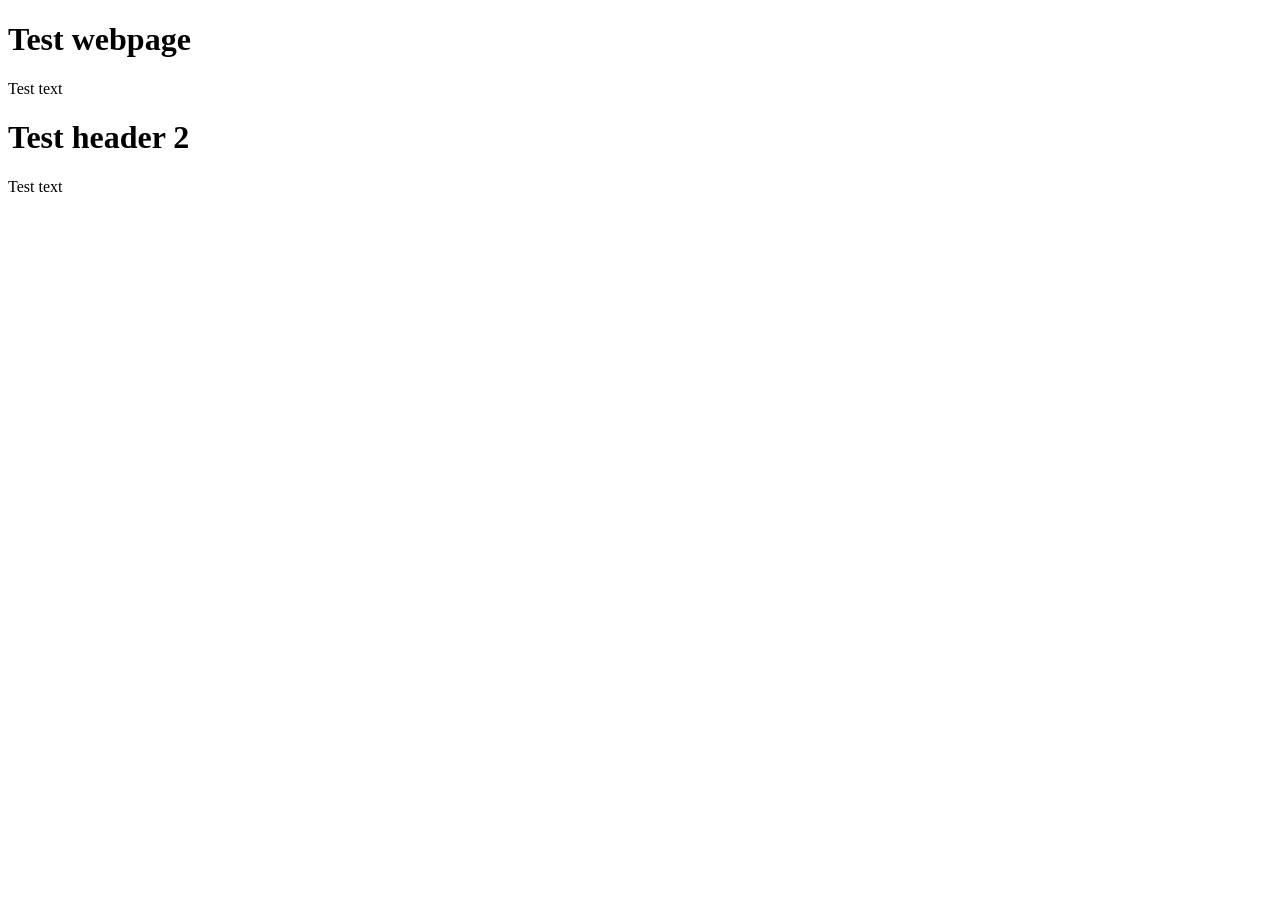
==== index.html @ 42294e15 "Add Font family" ====
<!DOCTYPE html>
<html>
  <head>
    <meta charset="utf-8">
    <title>Project: Test webpage</title>
    
  <!-- Google Fonts: Lato -->
  <link href="https://fonts.googleapis.com/css2?family=Lato:wght@300;400;700&display=swap" rel="stylesheet">

  <!-- Your CSS file -->
  <link rel="stylesheet" href="styles.css">
    
  </head>
  <body>
    <h1>Test webpage</h1>
    <p>Test text</p>
    <h1>Test header 2</h1>
    <p>Test text</p>
  </body>
</html>
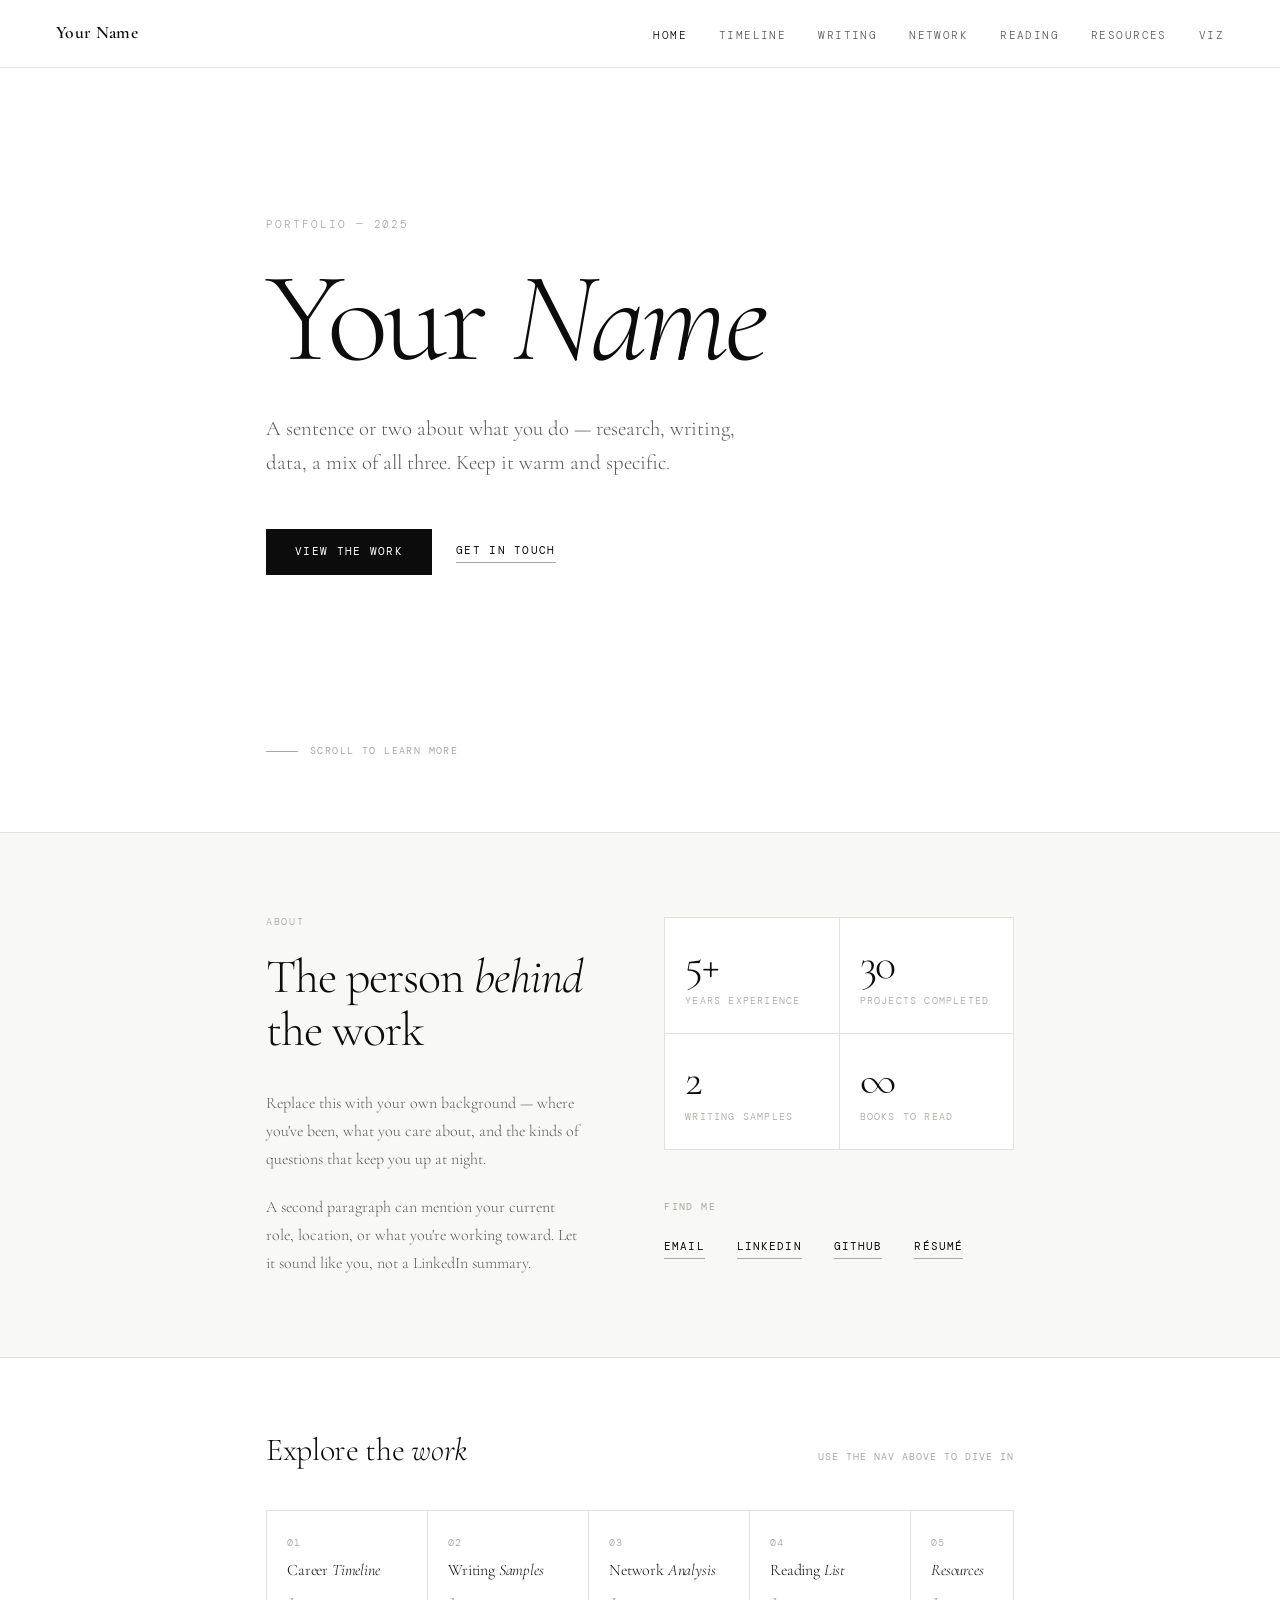
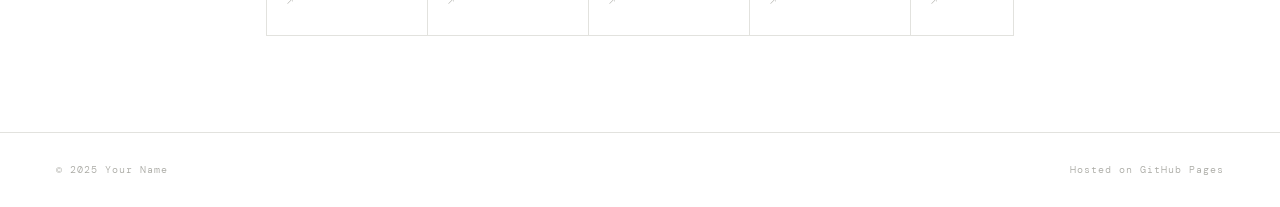
==== commit 7c4b7956: "Add files via upload" ====
--- a/index.html
+++ b/index.html
@@ -1,20 +1,428 @@
 <!DOCTYPE html>
-<html>
-  <head>
-    <meta charset="utf-8">
-    <title>Project: Test webpage</title>
-    
-  <!-- Google Fonts: Lato -->
-  <link href="https://fonts.googleapis.com/css2?family=Lato:wght@300;400;700&display=swap" rel="stylesheet">
-
-  <!-- Your CSS file -->
-  <link rel="stylesheet" href="styles.css">
-    
-  </head>
-  <body>
-    <h1>Test webpage</h1>
-    <p>Test text</p>
-    <h1>Test header 2</h1>
-    <p>Test text</p>
-  </body>
+<html lang="en">
+<head>
+  <meta charset="UTF-8" />
+  <meta name="viewport" content="width=device-width, initial-scale=1.0" />
+  <title>Your Name</title>
+  <link rel="preconnect" href="https://fonts.googleapis.com" />
+  <link rel="preconnect" href="https://fonts.gstatic.com" crossorigin />
+  <link href="https://fonts.googleapis.com/css2?family=Cormorant+Garamond:ital,wght@0,300;0,400;0,600;1,300;1,400&family=DM+Mono:wght@300;400&display=swap" rel="stylesheet" />
+  <link rel="stylesheet" href="style.css" />
+  <style>
+    /* ── INDEX-ONLY OVERRIDES ── */
+
+    /* Full-bleed layout — no max-width container on this page */
+    main {
+      max-width: none;
+      padding: 0;
+    }
+
+    /* ── HERO ── */
+    #hero {
+      max-width: var(--max-w);
+      margin: 0 auto;
+      padding: 0 clamp(1.25rem, 5vw, 3.5rem);
+      min-height: calc(100vh - var(--nav-h));
+      display: grid;
+      grid-template-rows: 1fr auto;
+      padding-top: 3rem;
+      padding-bottom: 4rem;
+    }
+
+    .hero-body {
+      display: flex;
+      flex-direction: column;
+      justify-content: center;
+    }
+
+    .hero-eyebrow {
+      font-family: var(--mono);
+      font-size: 0.68rem;
+      font-weight: 300;
+      letter-spacing: 0.18em;
+      text-transform: uppercase;
+      color: var(--gray-400);
+      margin-bottom: 1.5rem;
+      opacity: 0;
+      animation: fadeUp 0.75s 0.05s forwards;
+    }
+
+    .hero-name {
+      font-size: clamp(4rem, 10vw, 8rem);
+      font-weight: 300;
+      line-height: 0.95;
+      letter-spacing: -0.03em;
+      margin-bottom: 2rem;
+      opacity: 0;
+      animation: fadeUp 0.75s 0.18s forwards;
+    }
+
+    .hero-name em { font-style: italic; }
+
+    .hero-tagline {
+      font-size: clamp(1.05rem, 2.2vw, 1.3rem);
+      font-weight: 300;
+      color: var(--gray-600);
+      max-width: 480px;
+      line-height: 1.65;
+      margin-bottom: 3rem;
+      opacity: 0;
+      animation: fadeUp 0.75s 0.3s forwards;
+    }
+
+    .hero-cta {
+      display: flex;
+      gap: 1.5rem;
+      align-items: center;
+      flex-wrap: wrap;
+      opacity: 0;
+      animation: fadeUp 0.75s 0.44s forwards;
+    }
+
+    /* ── SCROLL HINT ── */
+    .scroll-hint {
+      display: flex;
+      align-items: center;
+      gap: 0.75rem;
+      opacity: 0;
+      animation: fadeUp 0.75s 0.65s forwards;
+      padding-bottom: 0.5rem;
+    }
+
+    .scroll-hint span {
+      font-family: var(--mono);
+      font-size: 0.63rem;
+      letter-spacing: 0.14em;
+      text-transform: uppercase;
+      color: var(--gray-400);
+    }
+
+    .scroll-line {
+      width: 32px;
+      height: 1px;
+      background: var(--gray-400);
+    }
+
+    /* ── ABOUT SECTION ── */
+    #about {
+      border-top: 1px solid var(--gray-200);
+      background: var(--gray-50);
+    }
+
+    .about-inner {
+      max-width: var(--max-w);
+      margin: 0 auto;
+      padding: 5rem clamp(1.25rem, 5vw, 3.5rem);
+      display: grid;
+      grid-template-columns: 1fr 1.1fr;
+      gap: 5rem;
+      align-items: start;
+    }
+
+    .about-left {}
+
+    .about-label {
+      font-family: var(--mono);
+      font-size: 0.65rem;
+      font-weight: 300;
+      letter-spacing: 0.16em;
+      text-transform: uppercase;
+      color: var(--gray-400);
+      margin-bottom: 1.25rem;
+    }
+
+    .about-heading {
+      font-size: clamp(2rem, 4vw, 3rem);
+      font-weight: 300;
+      line-height: 1.1;
+      letter-spacing: -0.02em;
+      margin-bottom: 2rem;
+    }
+
+    .about-heading em { font-style: italic; }
+
+    .about-text p {
+      font-size: 1rem;
+      font-weight: 300;
+      color: var(--gray-600);
+      line-height: 1.75;
+      margin-bottom: 1.25rem;
+    }
+
+    .about-text p:last-child { margin-bottom: 0; }
+
+    .about-right {
+      padding-top: 0.25rem;
+    }
+
+    /* ── STATS ── */
+    .stats-grid {
+      display: grid;
+      grid-template-columns: 1fr 1fr;
+      gap: 1px;
+      background: var(--gray-200);
+      border: 1px solid var(--gray-200);
+      margin-bottom: 3rem;
+    }
+
+    .stat-cell {
+      background: var(--white);
+      padding: 1.5rem 1.25rem;
+    }
+
+    .stat-number {
+      font-size: 2.75rem;
+      font-weight: 300;
+      line-height: 1;
+      letter-spacing: -0.03em;
+      margin-bottom: 0.35rem;
+    }
+
+    .stat-label {
+      font-family: var(--mono);
+      font-size: 0.63rem;
+      font-weight: 300;
+      letter-spacing: 0.12em;
+      text-transform: uppercase;
+      color: var(--gray-400);
+    }
+
+    /* ── CONTACT LINKS ── */
+    .contact-label {
+      font-family: var(--mono);
+      font-size: 0.65rem;
+      letter-spacing: 0.14em;
+      text-transform: uppercase;
+      color: var(--gray-400);
+      margin-bottom: 1.25rem;
+    }
+
+    .contact-links {
+      display: flex;
+      flex-wrap: wrap;
+      gap: 1rem 2rem;
+    }
+
+    .contact-link {
+      font-family: var(--mono);
+      font-size: 0.7rem;
+      letter-spacing: 0.1em;
+      text-transform: uppercase;
+      text-decoration: none;
+      color: var(--black);
+      border-bottom: 1px solid var(--gray-400);
+      padding-bottom: 2px;
+      transition: border-color 0.2s;
+    }
+
+    .contact-link:hover { border-color: var(--black); }
+
+    /* ── WORK STRIP ── */
+    #work-strip {
+      border-top: 1px solid var(--gray-200);
+    }
+
+    .work-strip-inner {
+      max-width: var(--max-w);
+      margin: 0 auto;
+      padding: 4rem clamp(1.25rem, 5vw, 3.5rem) 6rem;
+    }
+
+    .work-strip-header {
+      display: flex;
+      align-items: baseline;
+      justify-content: space-between;
+      margin-bottom: 2rem;
+    }
+
+    .work-strip-title {
+      font-size: clamp(1.5rem, 3vw, 2rem);
+      font-weight: 300;
+      letter-spacing: -0.01em;
+    }
+
+    .work-strip-title em { font-style: italic; }
+
+    .work-strip-hint {
+      font-family: var(--mono);
+      font-size: 0.63rem;
+      letter-spacing: 0.1em;
+      text-transform: uppercase;
+      color: var(--gray-400);
+    }
+
+    /* Horizontal scroll row of project chips */
+    .work-chips {
+      display: flex;
+      gap: 1px;
+      background: var(--gray-200);
+      border: 1px solid var(--gray-200);
+      overflow-x: auto;
+      scrollbar-width: none;
+    }
+
+    .work-chips::-webkit-scrollbar { display: none; }
+
+    .work-chip {
+      background: var(--white);
+      flex: 1 0 160px;
+      padding: 1.5rem 1.25rem;
+      text-decoration: none;
+      color: inherit;
+      transition: background 0.2s var(--ease);
+      display: flex;
+      flex-direction: column;
+      gap: 0.5rem;
+    }
+
+    .work-chip:hover { background: var(--gray-50); }
+
+    .chip-num {
+      font-family: var(--mono);
+      font-size: 0.6rem;
+      font-weight: 300;
+      color: var(--gray-400);
+      letter-spacing: 0.08em;
+    }
+
+    .chip-title {
+      font-size: 1rem;
+      font-weight: 300;
+      letter-spacing: -0.01em;
+      line-height: 1.25;
+    }
+
+    .chip-title em { font-style: italic; }
+
+    .chip-arrow {
+      margin-top: auto;
+      font-size: 0.85rem;
+      color: var(--gray-400);
+      transition: transform 0.2s var(--ease), color 0.2s;
+    }
+
+    .work-chip:hover .chip-arrow {
+      transform: translate(2px, -2px);
+      color: var(--black);
+    }
+
+    @media (max-width: 640px) {
+      .about-inner {
+        grid-template-columns: 1fr;
+        gap: 3rem;
+      }
+      .stats-grid { grid-template-columns: 1fr 1fr; }
+      .work-strip-header { flex-direction: column; gap: 0.5rem; }
+      .work-chip { flex: 0 0 140px; }
+    }
+  </style>
+</head>
+<body>
+
+<main>
+
+  <!-- ── HERO ── -->
+  <section id="hero">
+    <div class="hero-body">
+      <p class="hero-eyebrow">Portfolio — 2025</p>
+      <h1 class="hero-name">Your <em>Name</em></h1>
+      <p class="hero-tagline">A sentence or two about what you do — research, writing, data, a mix of all three. Keep it warm and specific.</p>
+      <div class="hero-cta">
+        <a href="timeline.html" class="btn-primary">View the work</a>
+        <a href="mailto:hello@yourname.com" class="btn-ghost">Get in touch</a>
+      </div>
+    </div>
+    <div class="scroll-hint">
+      <div class="scroll-line"></div>
+      <span>Scroll to learn more</span>
+    </div>
+  </section>
+
+  <!-- ── ABOUT ── -->
+  <section id="about">
+    <div class="about-inner">
+      <div class="about-left reveal">
+        <p class="about-label">About</p>
+        <h2 class="about-heading">The person <em>behind</em> the work</h2>
+        <div class="about-text">
+          <p>Replace this with your own background — where you've been, what you care about, and the kinds of questions that keep you up at night.</p>
+          <p>A second paragraph can mention your current role, location, or what you're working toward. Let it sound like you, not a LinkedIn summary.</p>
+        </div>
+      </div>
+      <div class="about-right reveal">
+        <div class="stats-grid">
+          <div class="stat-cell">
+            <div class="stat-number">5+</div>
+            <div class="stat-label">Years experience</div>
+          </div>
+          <div class="stat-cell">
+            <div class="stat-number">30</div>
+            <div class="stat-label">Projects completed</div>
+          </div>
+          <div class="stat-cell">
+            <div class="stat-number">2</div>
+            <div class="stat-label">Writing samples</div>
+          </div>
+          <div class="stat-cell">
+            <div class="stat-number">∞</div>
+            <div class="stat-label">Books to read</div>
+          </div>
+        </div>
+        <p class="contact-label">Find me</p>
+        <div class="contact-links">
+          <a href="mailto:hello@yourname.com" class="contact-link">Email</a>
+          <a href="https://linkedin.com/in/yourname" class="contact-link" target="_blank" rel="noopener">LinkedIn</a>
+          <a href="https://github.com/yourname" class="contact-link" target="_blank" rel="noopener">GitHub</a>
+          <a href="/resume.pdf" class="contact-link" target="_blank" rel="noopener">Résumé</a>
+        </div>
+      </div>
+    </div>
+  </section>
+
+  <!-- ── WORK STRIP ── -->
+  <section id="work-strip">
+    <div class="work-strip-inner">
+      <div class="work-strip-header reveal">
+        <h2 class="work-strip-title">Explore the <em>work</em></h2>
+        <span class="work-strip-hint">Use the nav above to dive in</span>
+      </div>
+      <div class="work-chips reveal">
+        <a href="timeline.html" class="work-chip">
+          <span class="chip-num">01</span>
+          <span class="chip-title">Career <em>Timeline</em></span>
+          <span class="chip-arrow">↗</span>
+        </a>
+        <a href="writing.html" class="work-chip">
+          <span class="chip-num">02</span>
+          <span class="chip-title">Writing <em>Samples</em></span>
+          <span class="chip-arrow">↗</span>
+        </a>
+        <a href="network.html" class="work-chip">
+          <span class="chip-num">03</span>
+          <span class="chip-title">Network <em>Analysis</em></span>
+          <span class="chip-arrow">↗</span>
+        </a>
+        <a href="reading.html" class="work-chip">
+          <span class="chip-num">04</span>
+          <span class="chip-title">Reading <em>List</em></span>
+          <span class="chip-arrow">↗</span>
+        </a>
+        <a href="resources.html" class="work-chip">
+          <span class="chip-num">05</span>
+          <span class="chip-title"><em>Resources</em></span>
+          <span class="chip-arrow">↗</span>
+        </a>
+        <a href="dataviz.html" class="work-chip">
+          <span class="chip-num">06</span>
+          <span class="chip-title">Data <em>Viz</em></span>
+          <span class="chip-arrow">↗</span>
+        </a>
+      </div>
+    </div>
+  </section>
+
+</main>
+
+<script src="nav.js"></script>
+</body>
 </html>
--- a/style.css
+++ b/style.css
@@ -0,0 +1,507 @@
+/* ── RESET & TOKENS ── */
+*, *::before, *::after { box-sizing: border-box; margin: 0; padding: 0; }
+
+:root {
+  --white:    #ffffff;
+  --black:    #0c0c0c;
+  --gray-50:  #f8f8f6;
+  --gray-100: #f0f0ee;
+  --gray-200: #e2e2de;
+  --gray-400: #a8a8a2;
+  --gray-600: #5a5a56;
+  --serif:    'Cormorant Garamond', Georgia, serif;
+  --mono:     'DM Mono', 'Courier New', monospace;
+  --nav-h:    68px;
+  --max-w:    860px;
+  --ease:     cubic-bezier(0.4, 0, 0.2, 1);
+}
+
+html { scroll-behavior: smooth; }
+
+body {
+  background: var(--white);
+  color: var(--black);
+  font-family: var(--serif);
+  font-size: 18px;
+  line-height: 1.75;
+  -webkit-font-smoothing: antialiased;
+}
+
+/* ── NAV ── */
+nav {
+  position: fixed;
+  top: 0; left: 0; right: 0;
+  height: var(--nav-h);
+  background: rgba(255,255,255,0.93);
+  backdrop-filter: blur(14px);
+  border-bottom: 1px solid var(--gray-200);
+  display: flex;
+  align-items: center;
+  justify-content: space-between;
+  padding: 0 clamp(1.25rem, 5vw, 3.5rem);
+  z-index: 100;
+}
+
+.nav-logo {
+  font-family: var(--serif);
+  font-size: 1.1rem;
+  font-weight: 600;
+  letter-spacing: 0.02em;
+  text-decoration: none;
+  color: var(--black);
+}
+
+.nav-links {
+  list-style: none;
+  display: flex;
+  gap: 2rem;
+}
+
+.nav-links a {
+  font-family: var(--mono);
+  font-size: 0.68rem;
+  font-weight: 300;
+  letter-spacing: 0.13em;
+  text-transform: uppercase;
+  text-decoration: none;
+  color: var(--gray-600);
+  transition: color 0.2s var(--ease);
+}
+
+.nav-links a:hover,
+.nav-links a.active { color: var(--black); }
+
+/* hamburger — hidden on desktop */
+.nav-toggle {
+  display: none;
+  flex-direction: column;
+  gap: 5px;
+  cursor: pointer;
+  background: none;
+  border: none;
+  padding: 4px;
+}
+.nav-toggle .bar-top,
+.nav-toggle .bar-mid,
+.nav-toggle .bar-bot {
+  display: block;
+  width: 22px;
+  height: 1px;
+  background: var(--black);
+  transition: transform 0.25s var(--ease), opacity 0.2s;
+}
+
+/* ── LAYOUT ── */
+main {
+  padding-top: var(--nav-h);
+  max-width: var(--max-w);
+  margin: 0 auto;
+  padding-left: clamp(1.25rem, 5vw, 3.5rem);
+  padding-right: clamp(1.25rem, 5vw, 3.5rem);
+  padding-bottom: 7rem;
+}
+
+/* ── PAGE HEADER ── */
+.page-header {
+  padding: 5rem 0 3.5rem;
+  border-bottom: 1px solid var(--gray-200);
+  margin-bottom: 4rem;
+}
+
+.page-eyebrow {
+  font-family: var(--mono);
+  font-size: 0.68rem;
+  font-weight: 300;
+  letter-spacing: 0.18em;
+  text-transform: uppercase;
+  color: var(--gray-400);
+  margin-bottom: 1rem;
+  opacity: 0;
+  animation: fadeUp 0.7s 0.05s forwards;
+}
+
+.page-title {
+  font-size: clamp(2.5rem, 6vw, 4.5rem);
+  font-weight: 300;
+  line-height: 1.05;
+  letter-spacing: -0.02em;
+  margin-bottom: 1.25rem;
+  opacity: 0;
+  animation: fadeUp 0.7s 0.15s forwards;
+}
+
+.page-title em { font-style: italic; }
+
+.page-desc {
+  font-size: 1.1rem;
+  font-weight: 300;
+  color: var(--gray-600);
+  max-width: 560px;
+  line-height: 1.65;
+  opacity: 0;
+  animation: fadeUp 0.7s 0.25s forwards;
+}
+
+/* ── PROSE (writing pages) ── */
+.prose { max-width: 640px; }
+
+.prose p {
+  font-weight: 300;
+  margin-bottom: 1.5rem;
+  color: var(--gray-600);
+}
+
+.prose p:last-child { margin-bottom: 0; }
+
+.prose h2 {
+  font-size: 1.6rem;
+  font-weight: 300;
+  letter-spacing: -0.01em;
+  margin: 3rem 0 1rem;
+  color: var(--black);
+}
+
+.prose h2 em { font-style: italic; }
+
+.prose blockquote {
+  border-left: 2px solid var(--black);
+  padding-left: 1.5rem;
+  margin: 2rem 0;
+  font-style: italic;
+  color: var(--black);
+  font-size: 1.15rem;
+}
+
+.prose a {
+  color: var(--black);
+  text-underline-offset: 3px;
+}
+
+/* ── LIST PAGES (reading list, resources) ── */
+.list-grid {
+  display: flex;
+  flex-direction: column;
+  gap: 1px;
+  background: var(--gray-200);
+  border: 1px solid var(--gray-200);
+  margin-bottom: 3rem;
+}
+
+.list-item {
+  background: var(--white);
+  padding: 1.75rem 1.5rem;
+  display: grid;
+  grid-template-columns: 1fr auto;
+  gap: 1.5rem;
+  align-items: start;
+  text-decoration: none;
+  color: inherit;
+  transition: background 0.2s var(--ease);
+}
+
+.list-item:hover { background: var(--gray-50); }
+
+.list-item-tag {
+  font-family: var(--mono);
+  font-size: 0.63rem;
+  letter-spacing: 0.1em;
+  text-transform: uppercase;
+  color: var(--gray-400);
+  margin-bottom: 0.3rem;
+}
+
+.list-item-title {
+  font-size: 1.15rem;
+  font-weight: 300;
+  margin-bottom: 0.3rem;
+  letter-spacing: -0.01em;
+}
+
+.list-item-sub {
+  font-size: 0.9rem;
+  font-weight: 300;
+  color: var(--gray-400);
+}
+
+.list-item-arrow {
+  font-size: 1rem;
+  color: var(--gray-400);
+  padding-top: 0.2rem;
+  transition: transform 0.2s var(--ease), color 0.2s;
+}
+
+.list-item:hover .list-item-arrow {
+  transform: translate(3px, -3px);
+  color: var(--black);
+}
+
+/* ── SECTION DIVIDER label ── */
+.list-section-label {
+  font-family: var(--mono);
+  font-size: 0.65rem;
+  font-weight: 400;
+  letter-spacing: 0.15em;
+  text-transform: uppercase;
+  color: var(--gray-400);
+  padding: 0.5rem 0 1.25rem;
+  border-bottom: 1px solid var(--gray-200);
+  margin-bottom: 1.5rem;
+}
+
+/* ── VIZ GRID ── */
+.viz-grid {
+  display: grid;
+  grid-template-columns: repeat(auto-fit, minmax(240px, 1fr));
+  gap: 1px;
+  background: var(--gray-200);
+  border: 1px solid var(--gray-200);
+}
+
+.viz-card {
+  background: var(--white);
+  padding: 2rem 1.75rem;
+  text-decoration: none;
+  color: inherit;
+  transition: background 0.2s var(--ease);
+  display: block;
+}
+
+.viz-card:hover { background: var(--gray-50); }
+
+.viz-thumb {
+  width: 100%;
+  aspect-ratio: 16/9;
+  background: var(--gray-100);
+  border: 1px solid var(--gray-200);
+  display: flex;
+  align-items: center;
+  justify-content: center;
+  margin-bottom: 1.25rem;
+  overflow: hidden;
+}
+
+.viz-thumb img {
+  width: 100%;
+  height: 100%;
+  object-fit: cover;
+}
+
+.viz-thumb-placeholder {
+  font-family: var(--mono);
+  font-size: 0.65rem;
+  letter-spacing: 0.1em;
+  color: var(--gray-400);
+  text-transform: uppercase;
+}
+
+.viz-card-label {
+  font-family: var(--mono);
+  font-size: 0.63rem;
+  letter-spacing: 0.1em;
+  text-transform: uppercase;
+  color: var(--gray-400);
+  margin-bottom: 0.4rem;
+}
+
+.viz-card-title {
+  font-size: 1.1rem;
+  font-weight: 300;
+  margin-bottom: 0.4rem;
+  letter-spacing: -0.01em;
+}
+
+.viz-card-desc {
+  font-size: 0.88rem;
+  font-weight: 300;
+  color: var(--gray-600);
+  line-height: 1.55;
+}
+
+/* ── TIMELINE ── */
+.timeline {
+  position: relative;
+  padding-left: 2rem;
+}
+
+.timeline::before {
+  content: '';
+  position: absolute;
+  left: 0;
+  top: 8px;
+  bottom: 8px;
+  width: 1px;
+  background: var(--gray-200);
+}
+
+.timeline-item {
+  position: relative;
+  padding-bottom: 3rem;
+}
+
+.timeline-item:last-child { padding-bottom: 0; }
+
+.timeline-dot {
+  position: absolute;
+  left: -2rem;
+  top: 8px;
+  width: 7px;
+  height: 7px;
+  border-radius: 50%;
+  background: var(--black);
+  transform: translateX(-3px);
+}
+
+.timeline-item.present .timeline-dot { background: var(--white); border: 2px solid var(--black); }
+
+.timeline-date {
+  font-family: var(--mono);
+  font-size: 0.68rem;
+  font-weight: 300;
+  letter-spacing: 0.12em;
+  text-transform: uppercase;
+  color: var(--gray-400);
+  margin-bottom: 0.35rem;
+}
+
+.timeline-role {
+  font-size: 1.3rem;
+  font-weight: 300;
+  letter-spacing: -0.01em;
+  margin-bottom: 0.15rem;
+}
+
+.timeline-role em { font-style: italic; }
+
+.timeline-org {
+  font-family: var(--mono);
+  font-size: 0.78rem;
+  color: var(--gray-600);
+  margin-bottom: 0.75rem;
+}
+
+.timeline-desc {
+  font-size: 0.95rem;
+  font-weight: 300;
+  color: var(--gray-600);
+  max-width: 520px;
+  line-height: 1.65;
+}
+
+/* ── NETWORK ANALYSIS PAGE ── */
+.project-meta-block {
+  display: flex;
+  flex-wrap: wrap;
+  gap: 2rem;
+  padding: 2rem 0;
+  border-top: 1px solid var(--gray-200);
+  border-bottom: 1px solid var(--gray-200);
+  margin-bottom: 3rem;
+}
+
+.meta-pair { display: flex; flex-direction: column; gap: 0.2rem; }
+
+.meta-label {
+  font-family: var(--mono);
+  font-size: 0.63rem;
+  letter-spacing: 0.12em;
+  text-transform: uppercase;
+  color: var(--gray-400);
+}
+
+.meta-value {
+  font-size: 0.95rem;
+  font-weight: 300;
+  color: var(--black);
+}
+
+.cta-block {
+  display: flex;
+  gap: 1.25rem;
+  align-items: center;
+  flex-wrap: wrap;
+  margin-top: 3rem;
+  padding-top: 2.5rem;
+  border-top: 1px solid var(--gray-200);
+}
+
+.btn-primary {
+  font-family: var(--mono);
+  font-size: 0.68rem;
+  letter-spacing: 0.12em;
+  text-transform: uppercase;
+  text-decoration: none;
+  color: var(--white);
+  background: var(--black);
+  padding: 0.8rem 1.75rem;
+  border: 1px solid var(--black);
+  transition: background 0.2s var(--ease), color 0.2s var(--ease);
+}
+
+.btn-primary:hover { background: var(--white); color: var(--black); }
+
+.btn-ghost {
+  font-family: var(--mono);
+  font-size: 0.68rem;
+  letter-spacing: 0.12em;
+  text-transform: uppercase;
+  text-decoration: none;
+  color: var(--black);
+  border-bottom: 1px solid var(--gray-400);
+  padding-bottom: 2px;
+  transition: border-color 0.2s;
+}
+
+.btn-ghost:hover { border-color: var(--black); }
+
+/* ── FOOTER ── */
+footer {
+  border-top: 1px solid var(--gray-200);
+  padding: 1.75rem clamp(1.25rem, 5vw, 3.5rem);
+  display: flex;
+  justify-content: space-between;
+  align-items: center;
+  flex-wrap: wrap;
+  gap: 0.75rem;
+}
+
+.footer-copy {
+  font-family: var(--mono);
+  font-size: 0.63rem;
+  font-weight: 300;
+  letter-spacing: 0.1em;
+  color: var(--gray-400);
+}
+
+/* ── SCROLL REVEAL ── */
+.reveal {
+  opacity: 0;
+  transform: translateY(14px);
+  transition: opacity 0.65s var(--ease), transform 0.65s var(--ease);
+}
+.reveal.visible { opacity: 1; transform: none; }
+
+/* ── ANIMATIONS ── */
+@keyframes fadeUp {
+  from { opacity: 0; transform: translateY(18px); }
+  to   { opacity: 1; transform: translateY(0); }
+}
+
+/* ── RESPONSIVE ── */
+@media (max-width: 600px) {
+  .nav-links { display: none; flex-direction: column; gap: 0; }
+  .nav-links.open {
+    display: flex;
+    position: fixed;
+    top: var(--nav-h);
+    left: 0; right: 0;
+    background: var(--white);
+    border-bottom: 1px solid var(--gray-200);
+    padding: 1rem 1.5rem 1.5rem;
+  }
+  .nav-links.open a { padding: 0.65rem 0; font-size: 0.75rem; }
+  .nav-toggle { display: flex; }
+
+  .list-item { grid-template-columns: 1fr; }
+  .list-item-arrow { display: none; }
+  .project-meta-block { gap: 1.25rem; }
+}
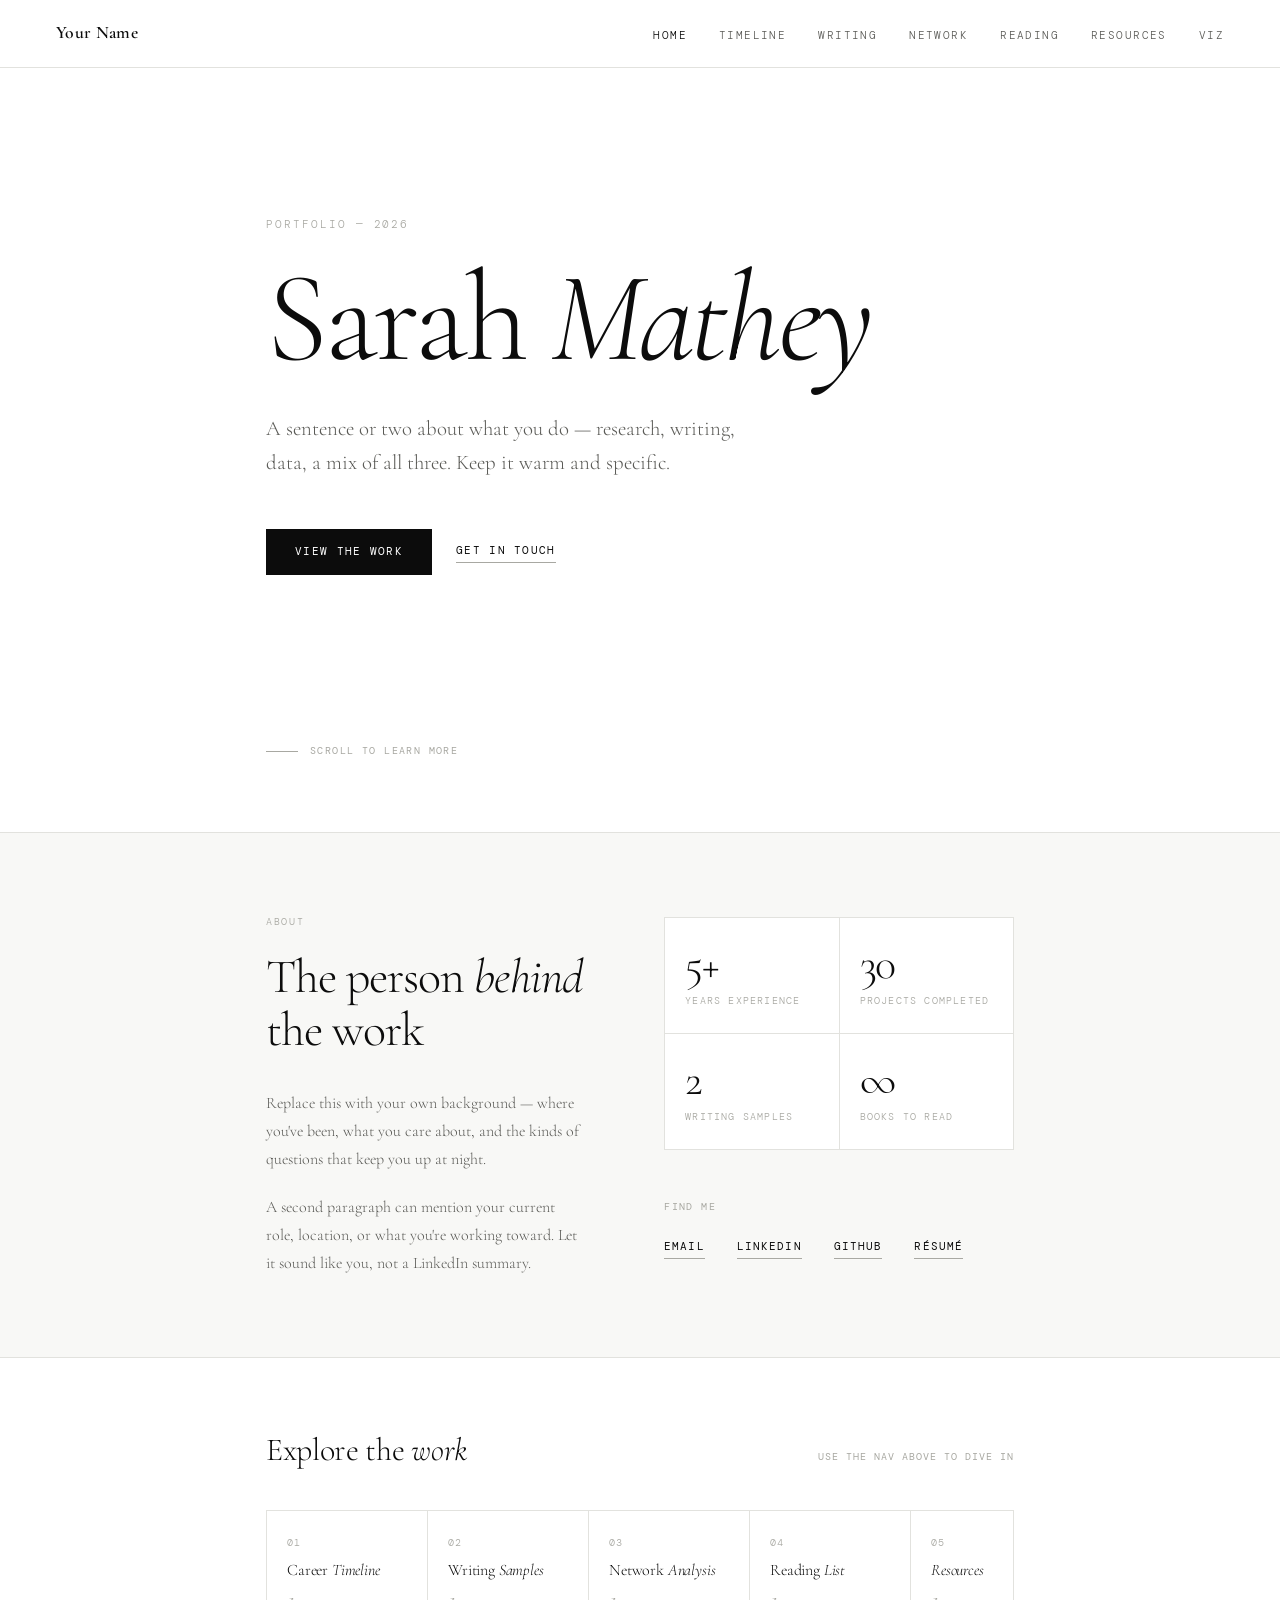
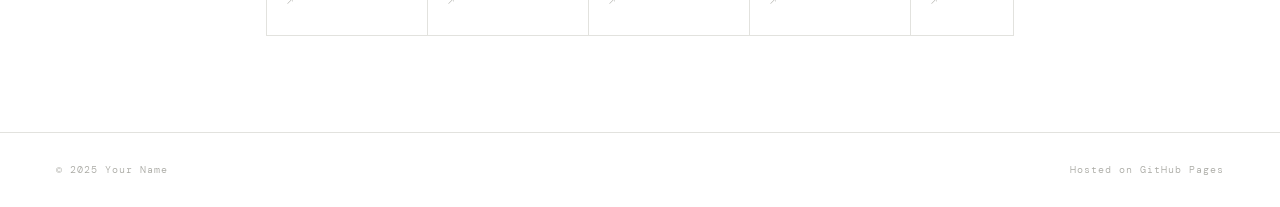
==== commit 34025034: "Update index.html" ====
--- a/index.html
+++ b/index.html
@@ -3,7 +3,7 @@
 <head>
   <meta charset="UTF-8" />
   <meta name="viewport" content="width=device-width, initial-scale=1.0" />
-  <title>Your Name</title>
+  <title>Sarah Mathey</title>
   <link rel="preconnect" href="https://fonts.googleapis.com" />
   <link rel="preconnect" href="https://fonts.gstatic.com" crossorigin />
   <link href="https://fonts.googleapis.com/css2?family=Cormorant+Garamond:ital,wght@0,300;0,400;0,600;1,300;1,400&family=DM+Mono:wght@300;400&display=swap" rel="stylesheet" />
@@ -324,8 +324,8 @@
   <!-- ── HERO ── -->
   <section id="hero">
     <div class="hero-body">
-      <p class="hero-eyebrow">Portfolio — 2025</p>
-      <h1 class="hero-name">Your <em>Name</em></h1>
+      <p class="hero-eyebrow">Portfolio — 2026</p>
+      <h1 class="hero-name">Sarah <em>Mathey</em></h1>
       <p class="hero-tagline">A sentence or two about what you do — research, writing, data, a mix of all three. Keep it warm and specific.</p>
       <div class="hero-cta">
         <a href="timeline.html" class="btn-primary">View the work</a>
@@ -370,9 +370,9 @@
         </div>
         <p class="contact-label">Find me</p>
         <div class="contact-links">
-          <a href="mailto:hello@yourname.com" class="contact-link">Email</a>
-          <a href="https://linkedin.com/in/yourname" class="contact-link" target="_blank" rel="noopener">LinkedIn</a>
-          <a href="https://github.com/yourname" class="contact-link" target="_blank" rel="noopener">GitHub</a>
+          <a href="mailto:sarah.mathey@gmail.com" class="contact-link">Email</a>
+          <a href="www.linkedin.com/in/sarah-mathey-602292a3" class="contact-link" target="_blank" rel="noopener">LinkedIn</a>
+          <a href="https://github.com/sarahmathey" class="contact-link" target="_blank" rel="noopener">GitHub</a>
           <a href="/resume.pdf" class="contact-link" target="_blank" rel="noopener">Résumé</a>
         </div>
       </div>
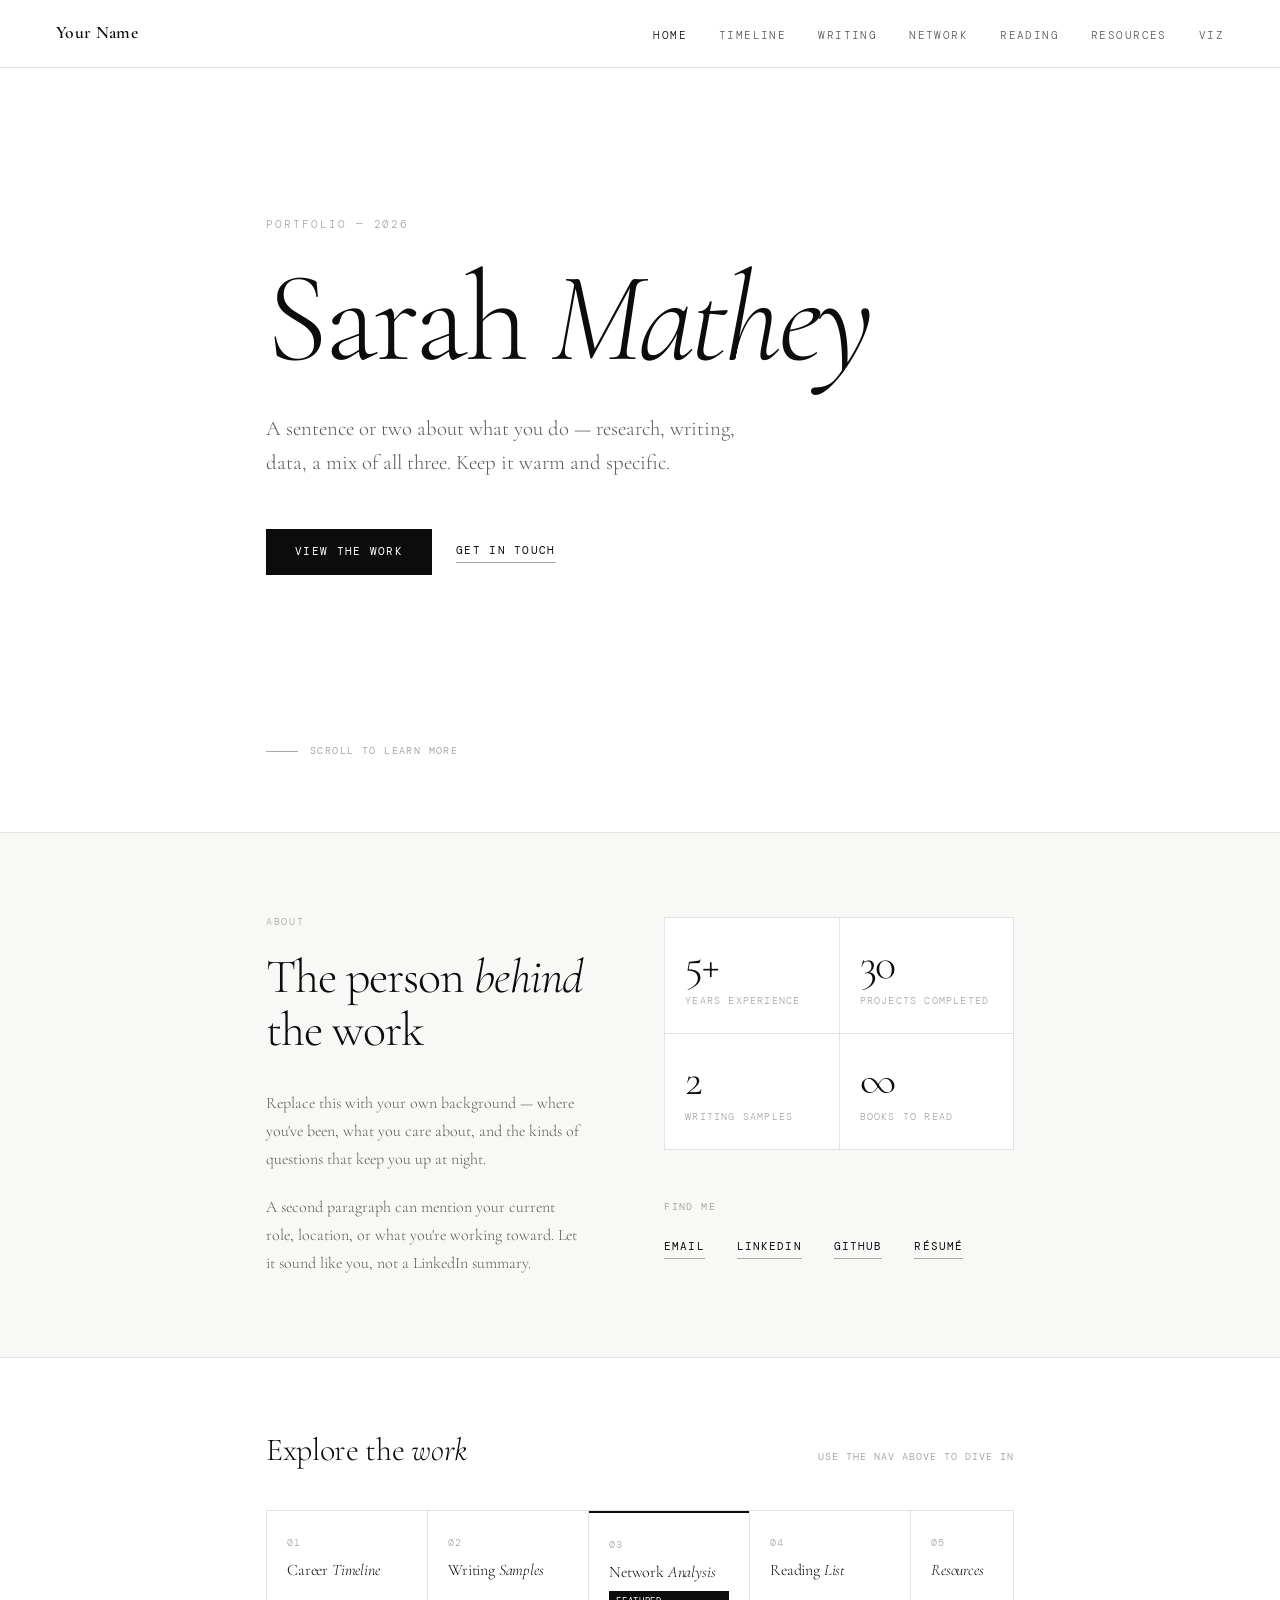
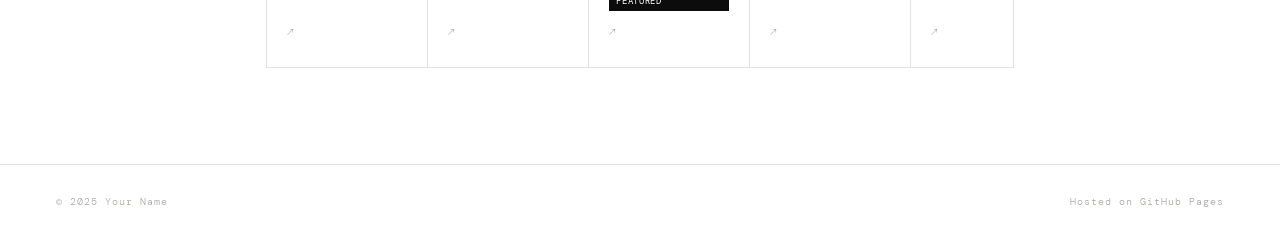
==== commit 8bd298ad: "update viz" ====
--- a/index.html
+++ b/index.html
@@ -304,6 +304,22 @@
     .work-chip:hover .chip-arrow {
       transform: translate(2px, -2px);
       color: var(--black);
+    }
+
+    .work-chip--featured {
+      border-top: 2px solid var(--black);
+    }
+
+    .chip-tag {
+      font-family: var(--mono);
+      font-size: 0.55rem;
+      letter-spacing: 0.08em;
+      text-transform: uppercase;
+      background: var(--black);
+      color: var(--white);
+      padding: 0.15rem 0.45rem;
+      display: inline-block;
+      margin-top: 0.1rem;
     }
 
     @media (max-width: 640px) {
@@ -397,9 +413,10 @@
           <span class="chip-title">Writing <em>Samples</em></span>
           <span class="chip-arrow">↗</span>
         </a>
-        <a href="network.html" class="work-chip">
+        <a href="network.html" class="work-chip work-chip--featured">
           <span class="chip-num">03</span>
           <span class="chip-title">Network <em>Analysis</em></span>
+          <span class="chip-tag">Featured</span>
           <span class="chip-arrow">↗</span>
         </a>
         <a href="reading.html" class="work-chip">
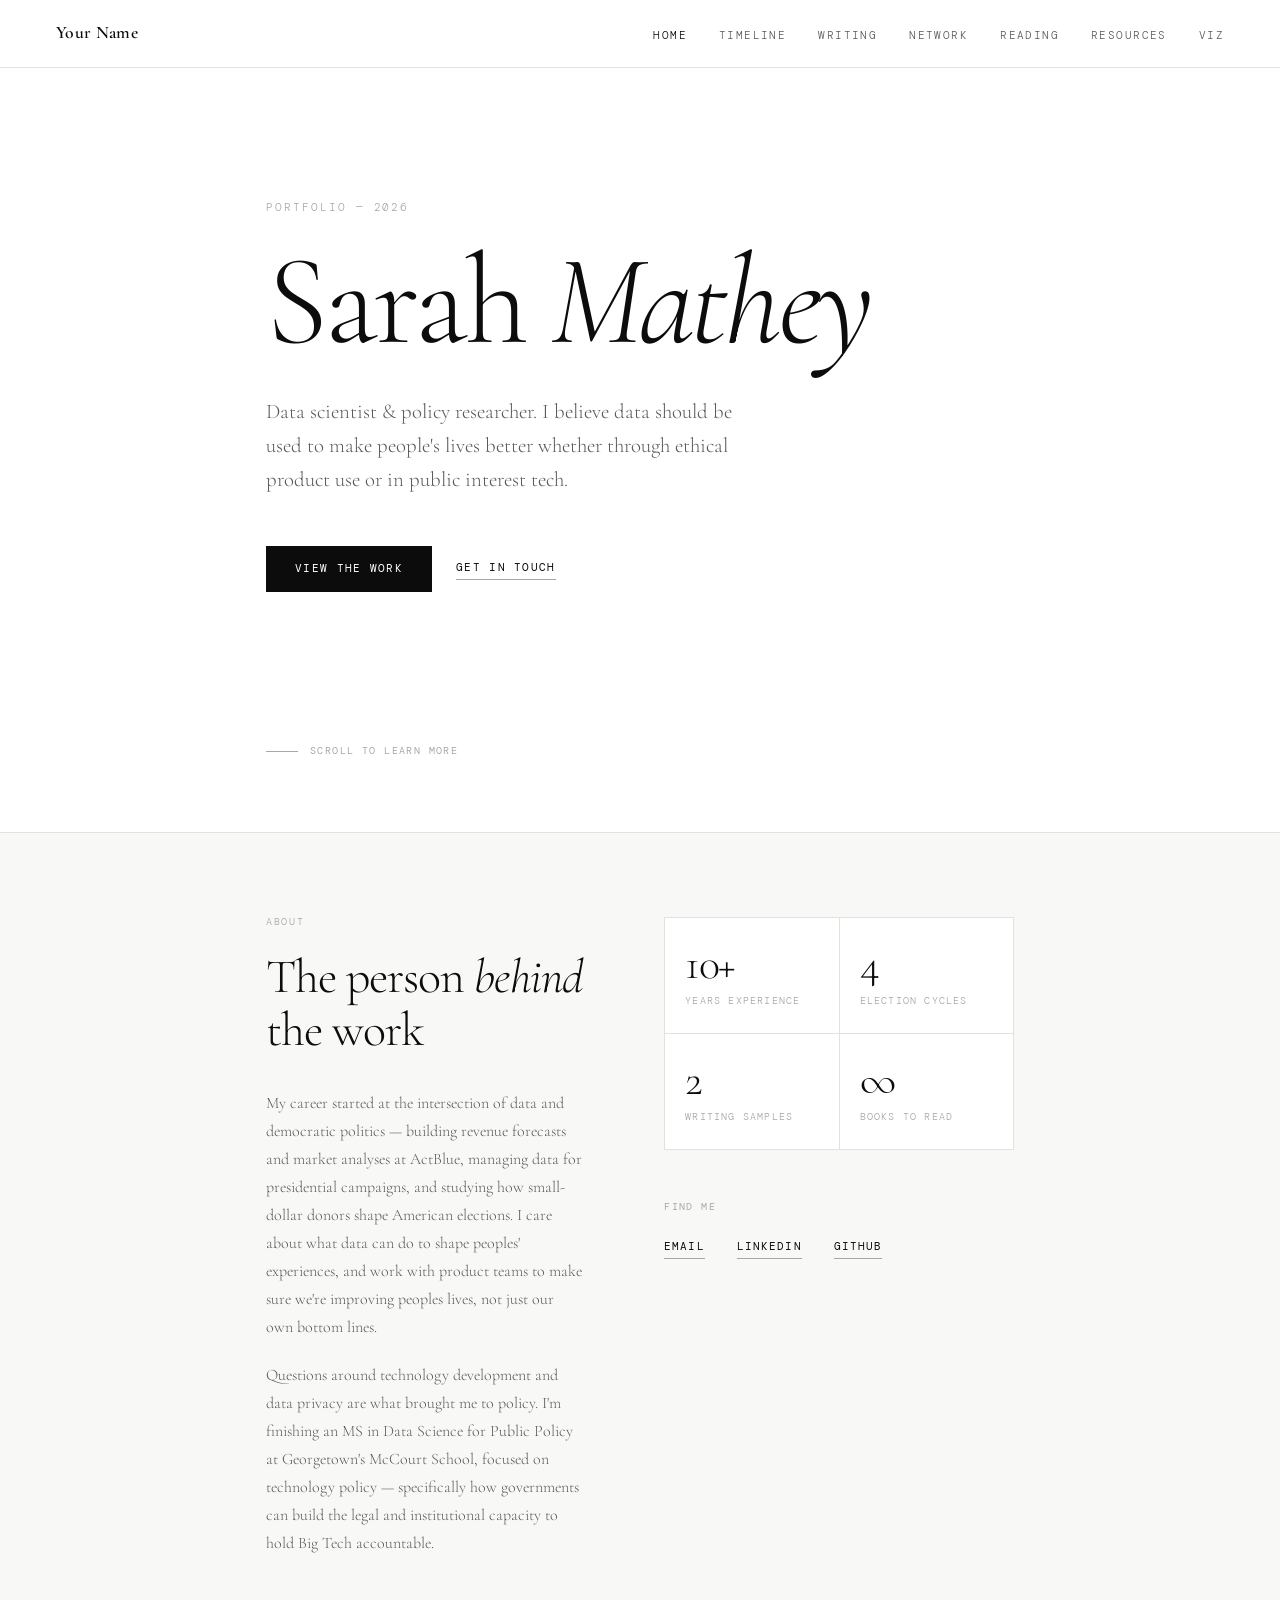
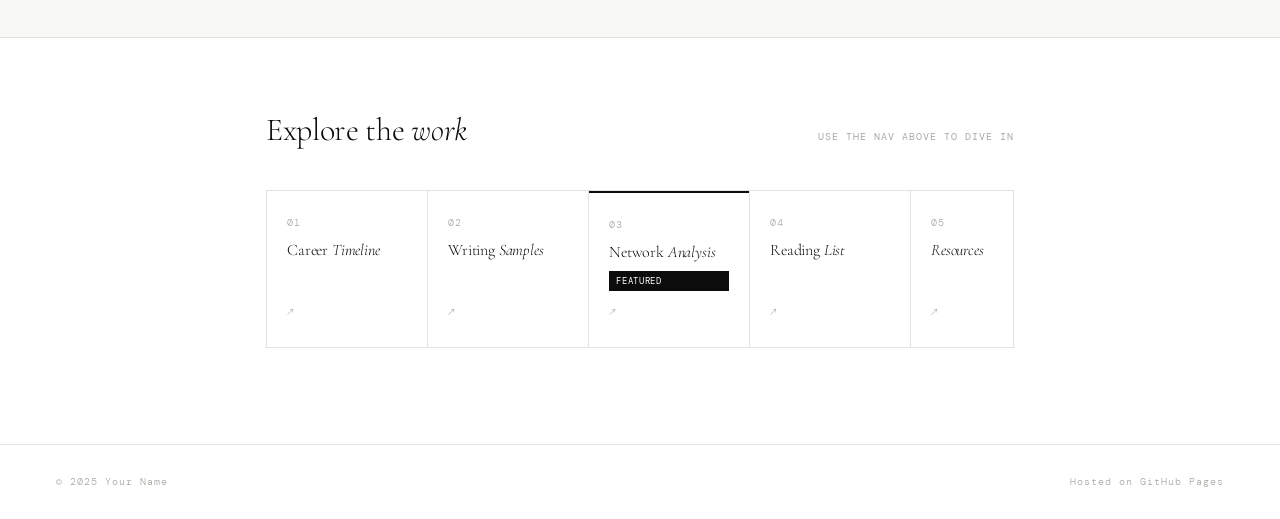
==== commit bcd11db4: "update home page" ====
--- a/index.html
+++ b/index.html
@@ -342,10 +342,10 @@
     <div class="hero-body">
       <p class="hero-eyebrow">Portfolio — 2026</p>
       <h1 class="hero-name">Sarah <em>Mathey</em></h1>
-      <p class="hero-tagline">A sentence or two about what you do — research, writing, data, a mix of all three. Keep it warm and specific.</p>
+      <p class="hero-tagline">Data scientist & policy researcher. I believe data should be used to make people's lives better whether through ethical product use or in public interest tech.</p>
       <div class="hero-cta">
         <a href="timeline.html" class="btn-primary">View the work</a>
-        <a href="mailto:hello@yourname.com" class="btn-ghost">Get in touch</a>
+        <a href="mailto:sarah.mathey@gmail.com" class="btn-ghost">Get in touch</a>
       </div>
     </div>
     <div class="scroll-hint">
@@ -361,19 +361,19 @@
         <p class="about-label">About</p>
         <h2 class="about-heading">The person <em>behind</em> the work</h2>
         <div class="about-text">
-          <p>Replace this with your own background — where you've been, what you care about, and the kinds of questions that keep you up at night.</p>
-          <p>A second paragraph can mention your current role, location, or what you're working toward. Let it sound like you, not a LinkedIn summary.</p>
+          <p>My career started at the intersection of data and democratic politics — building revenue forecasts and market analyses at ActBlue, managing data for presidential campaigns, and studying how small-dollar donors shape American elections. I care about what data can do to shape peoples' experiences, and work with product teams to make sure we're improving peoples lives, not just our own bottom lines.</p>
+          <p>Questions around technology development and data privacy are what brought me to policy. I'm finishing an MS in Data Science for Public Policy at Georgetown's McCourt School, focused on technology policy — specifically how governments can build the legal and institutional capacity to hold Big Tech accountable.</p>
         </div>
       </div>
       <div class="about-right reveal">
         <div class="stats-grid">
           <div class="stat-cell">
-            <div class="stat-number">5+</div>
+            <div class="stat-number">10+</div>
             <div class="stat-label">Years experience</div>
           </div>
           <div class="stat-cell">
-            <div class="stat-number">30</div>
-            <div class="stat-label">Projects completed</div>
+            <div class="stat-number">4</div>
+            <div class="stat-label">Election cycles</div>
           </div>
           <div class="stat-cell">
             <div class="stat-number">2</div>
@@ -389,7 +389,6 @@
           <a href="mailto:sarah.mathey@gmail.com" class="contact-link">Email</a>
           <a href="www.linkedin.com/in/sarah-mathey-602292a3" class="contact-link" target="_blank" rel="noopener">LinkedIn</a>
           <a href="https://github.com/sarahmathey" class="contact-link" target="_blank" rel="noopener">GitHub</a>
-          <a href="/resume.pdf" class="contact-link" target="_blank" rel="noopener">Résumé</a>
         </div>
       </div>
     </div>
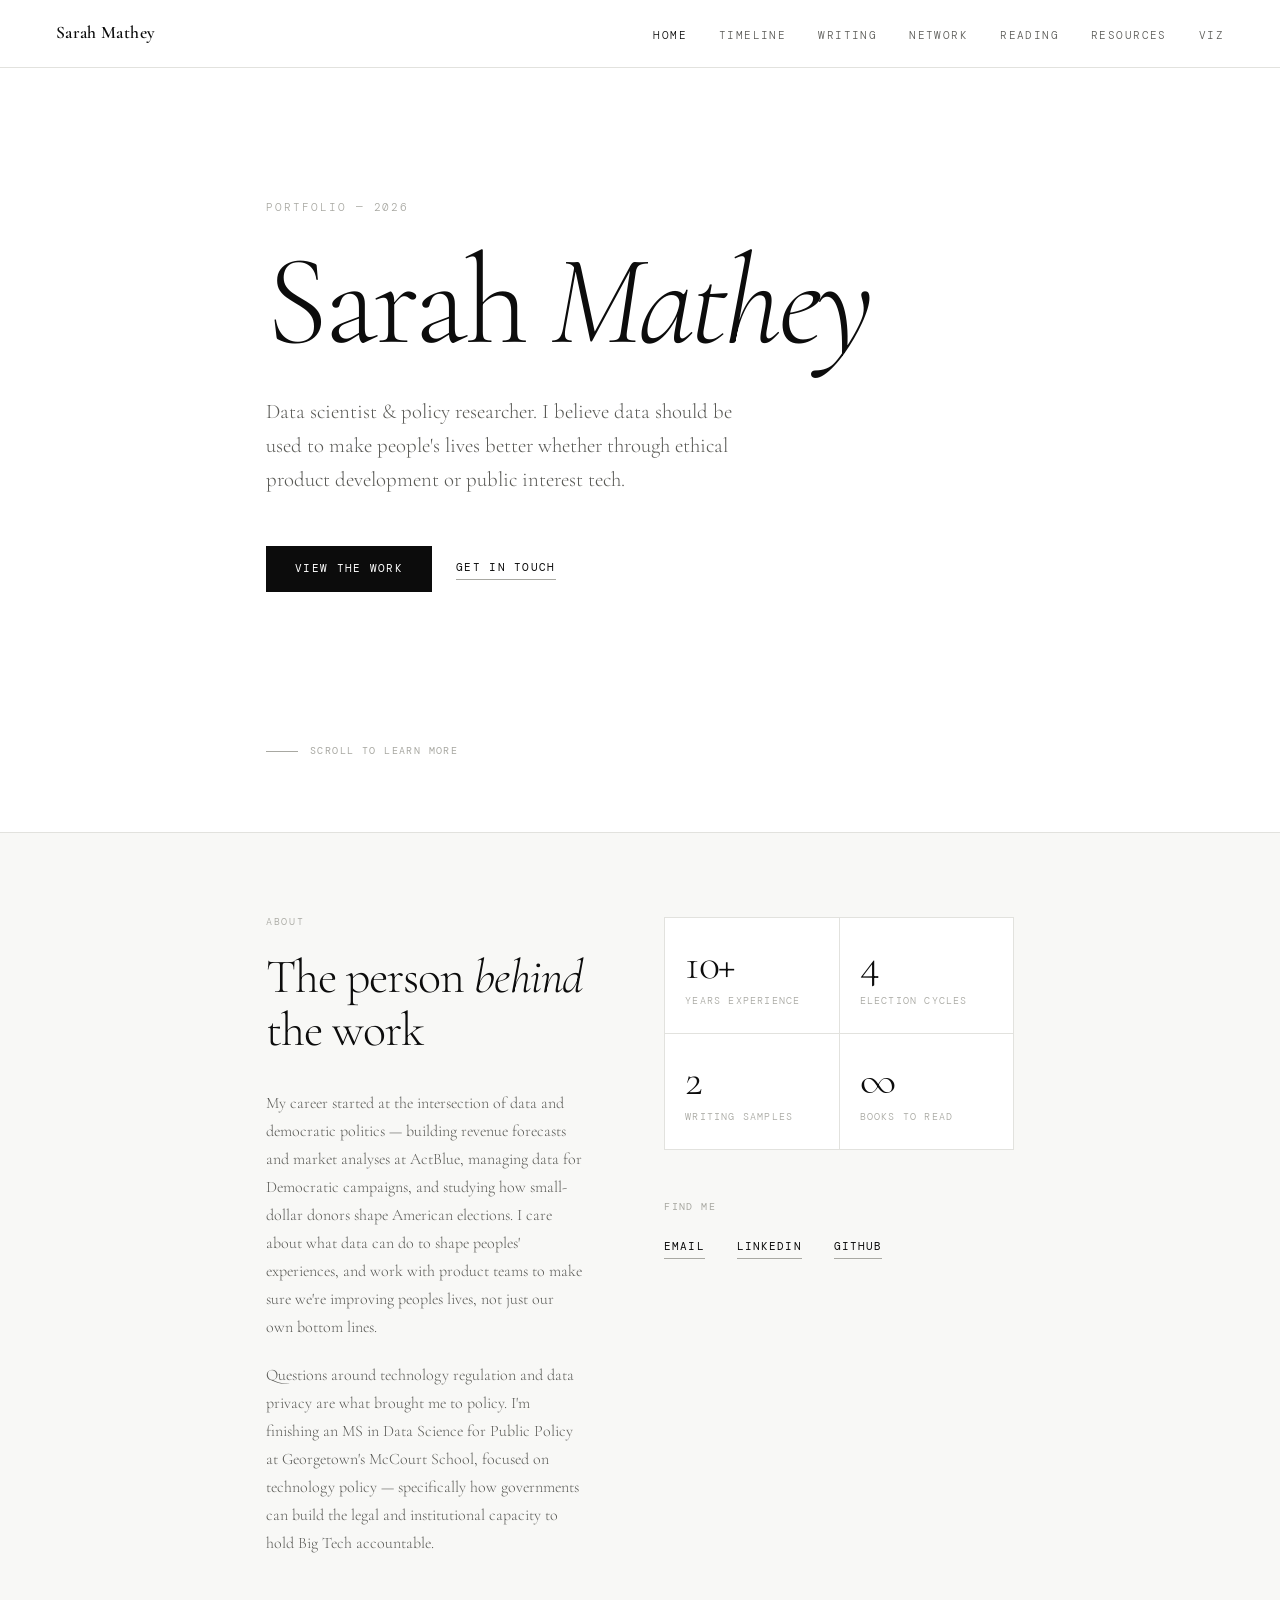
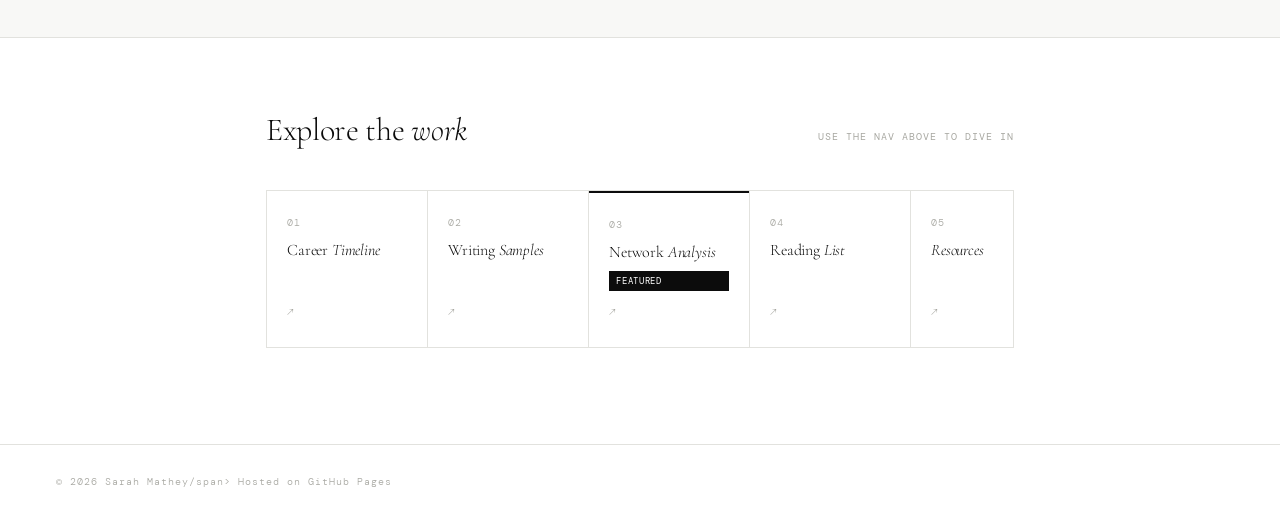
==== commit 85dada55: "fixes to things" ====
--- a/index.html
+++ b/index.html
@@ -342,7 +342,7 @@
     <div class="hero-body">
       <p class="hero-eyebrow">Portfolio — 2026</p>
       <h1 class="hero-name">Sarah <em>Mathey</em></h1>
-      <p class="hero-tagline">Data scientist & policy researcher. I believe data should be used to make people's lives better whether through ethical product use or in public interest tech.</p>
+      <p class="hero-tagline">Data scientist & policy researcher. I believe data should be used to make people's lives better whether through ethical product development or public interest tech.</p>
       <div class="hero-cta">
         <a href="timeline.html" class="btn-primary">View the work</a>
         <a href="mailto:sarah.mathey@gmail.com" class="btn-ghost">Get in touch</a>
@@ -361,8 +361,8 @@
         <p class="about-label">About</p>
         <h2 class="about-heading">The person <em>behind</em> the work</h2>
         <div class="about-text">
-          <p>My career started at the intersection of data and democratic politics — building revenue forecasts and market analyses at ActBlue, managing data for presidential campaigns, and studying how small-dollar donors shape American elections. I care about what data can do to shape peoples' experiences, and work with product teams to make sure we're improving peoples lives, not just our own bottom lines.</p>
-          <p>Questions around technology development and data privacy are what brought me to policy. I'm finishing an MS in Data Science for Public Policy at Georgetown's McCourt School, focused on technology policy — specifically how governments can build the legal and institutional capacity to hold Big Tech accountable.</p>
+          <p>My career started at the intersection of data and democratic politics — building revenue forecasts and market analyses at ActBlue, managing data for Democratic campaigns, and studying how small-dollar donors shape American elections. I care about what data can do to shape peoples' experiences, and work with product teams to make sure we're improving peoples lives, not just our own bottom lines.</p>
+          <p>Questions around technology regulation and data privacy are what brought me to policy. I'm finishing an MS in Data Science for Public Policy at Georgetown's McCourt School, focused on technology policy — specifically how governments can build the legal and institutional capacity to hold Big Tech accountable.</p>
         </div>
       </div>
       <div class="about-right reveal">
@@ -387,7 +387,7 @@
         <p class="contact-label">Find me</p>
         <div class="contact-links">
           <a href="mailto:sarah.mathey@gmail.com" class="contact-link">Email</a>
-          <a href="www.linkedin.com/in/sarah-mathey-602292a3" class="contact-link" target="_blank" rel="noopener">LinkedIn</a>
+          <a href="https://www.linkedin.com/in/sarah-mathey-602292a3" class="contact-link" target="_blank" rel="noopener">LinkedIn</a>
           <a href="https://github.com/sarahmathey" class="contact-link" target="_blank" rel="noopener">GitHub</a>
         </div>
       </div>
--- a/style.css
+++ b/style.css
@@ -222,6 +222,21 @@
   font-weight: 300;
   color: var(--gray-400);
 }
+
+.list-item-writing-link {
+  display: inline-block;
+  margin-top: 0.5rem;
+  font-family: var(--mono);
+  font-size: 0.63rem;
+  letter-spacing: 0.08em;
+  text-transform: uppercase;
+  color: var(--black);
+  text-decoration: none;
+  border-bottom: 1px solid currentColor;
+  transition: opacity 0.2s var(--ease);
+}
+
+.list-item-writing-link:hover { opacity: 0.5; }
 
 .list-item-arrow {
   font-size: 1rem;
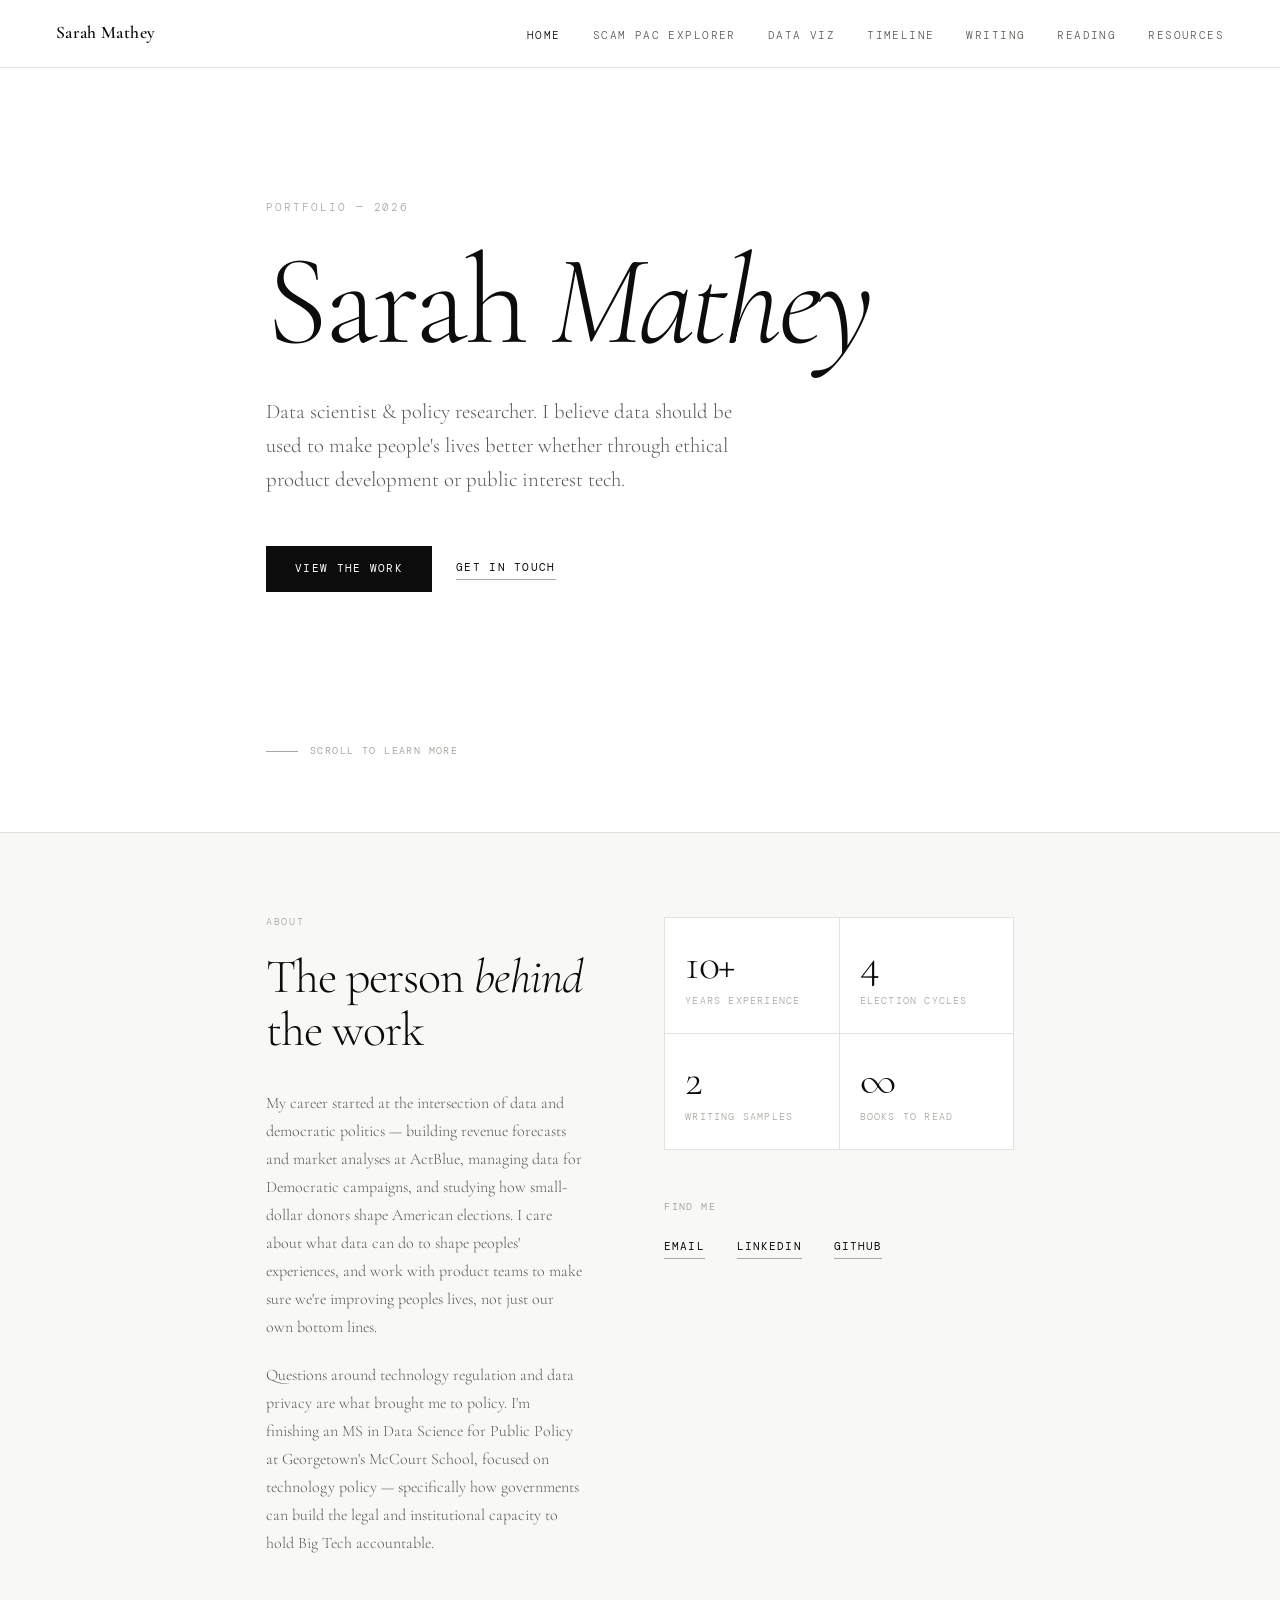
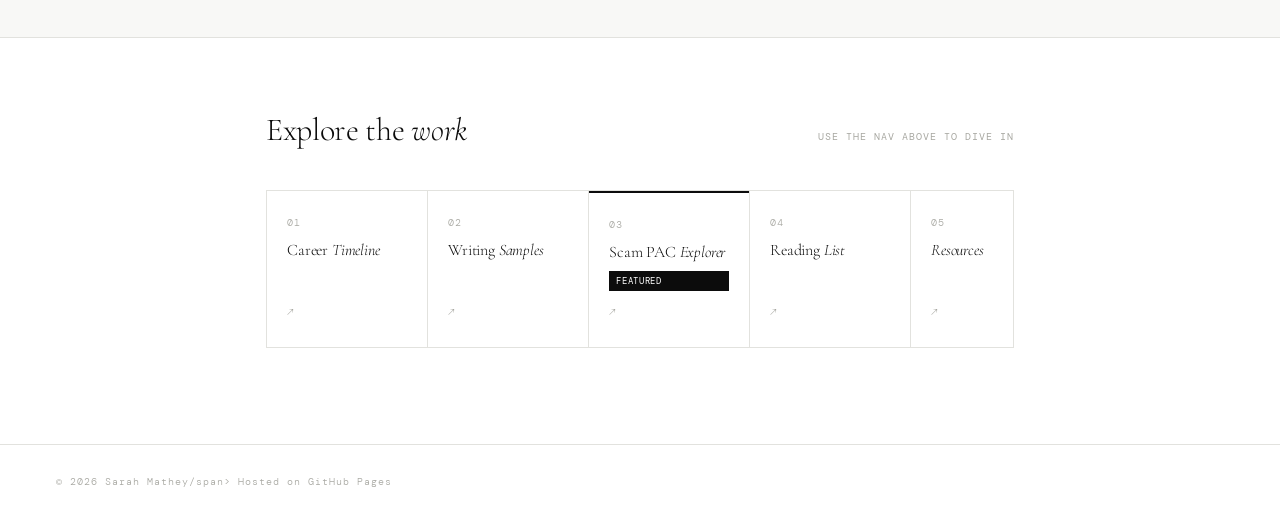
==== commit e82607a7: "change network title" ====
--- a/index.html
+++ b/index.html
@@ -414,7 +414,7 @@
         </a>
         <a href="network.html" class="work-chip work-chip--featured">
           <span class="chip-num">03</span>
-          <span class="chip-title">Network <em>Analysis</em></span>
+          <span class="chip-title">Scam PAC <em>Explorer</em></span>
           <span class="chip-tag">Featured</span>
           <span class="chip-arrow">↗</span>
         </a>
